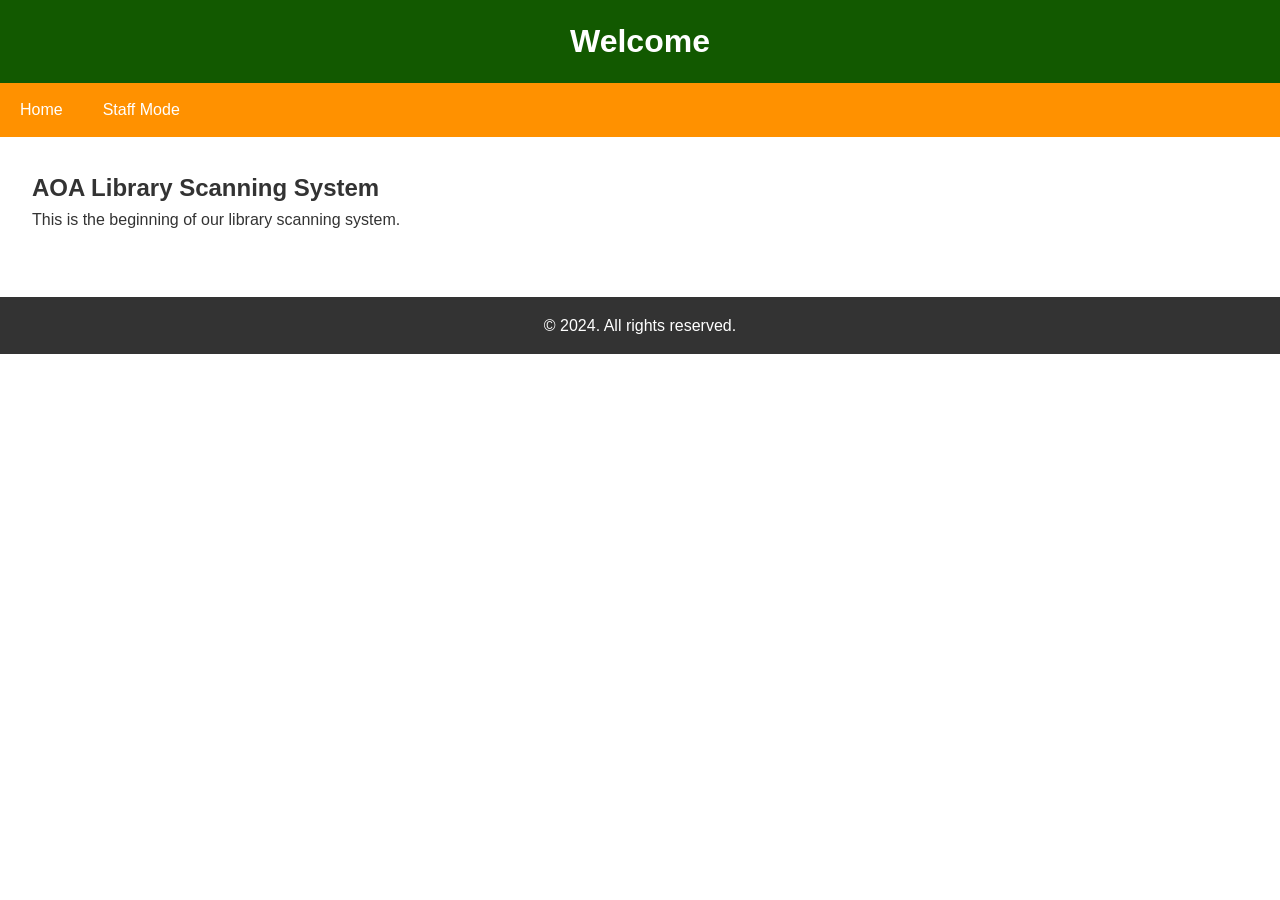
==== index.html @ 882655c2 "The beginning of the app, Just a template for now" ====
<!DOCTYPE html>
<html lang="en">
<head>
    <meta charset="UTF-8">
    <meta name="viewport" content="width=device-width, initial-scale=1.0">
    <title>Document</title>
    <strong> <link rel="stylesheet" href="styles.css"> </strong>
</head>
<body>
    <header>
        <h1>Welcome</h1>
    </header>
    <nav>
        <a href="#home">Home</a>
        <a href="#staff">Staff Mode</a>
    </nav>
    <main>
        <h2>AOA Library Scanning System</h2>
        <p>This is the beginning of our library scanning system.</p>
    </main>
    <footer>
        <p>&copy; 2024. All rights reserved.</p>
    </footer>
    <script src="index.js"></script>
</body>
</html>
---- styles.css ----
* {
            margin: 0;
            padding: 0;
            box-sizing: border-box;
        }
        body {
            font-family: Arial, sans-serif;
            line-height: 1.6;
            color: #333;
        }
        header {
            background-color: #125900;
            color: white;
            padding: 1rem;
            text-align: center;
        }
        nav {
            background-color: #ff9100;
            overflow: hidden;
        }
        nav a {
            float: left;
            display: block;
            color: white;
            text-align: center;
            padding: 14px 20px;
            text-decoration: none;
        }
        nav a:hover {
            background-color: #ddd;
            color: black;
        }
        main {
            padding: 2rem;
        }
        footer {
            background-color: #333;
            color: white;
            text-align: center;
            padding: 1rem;
            margin-top: 2rem;
        }
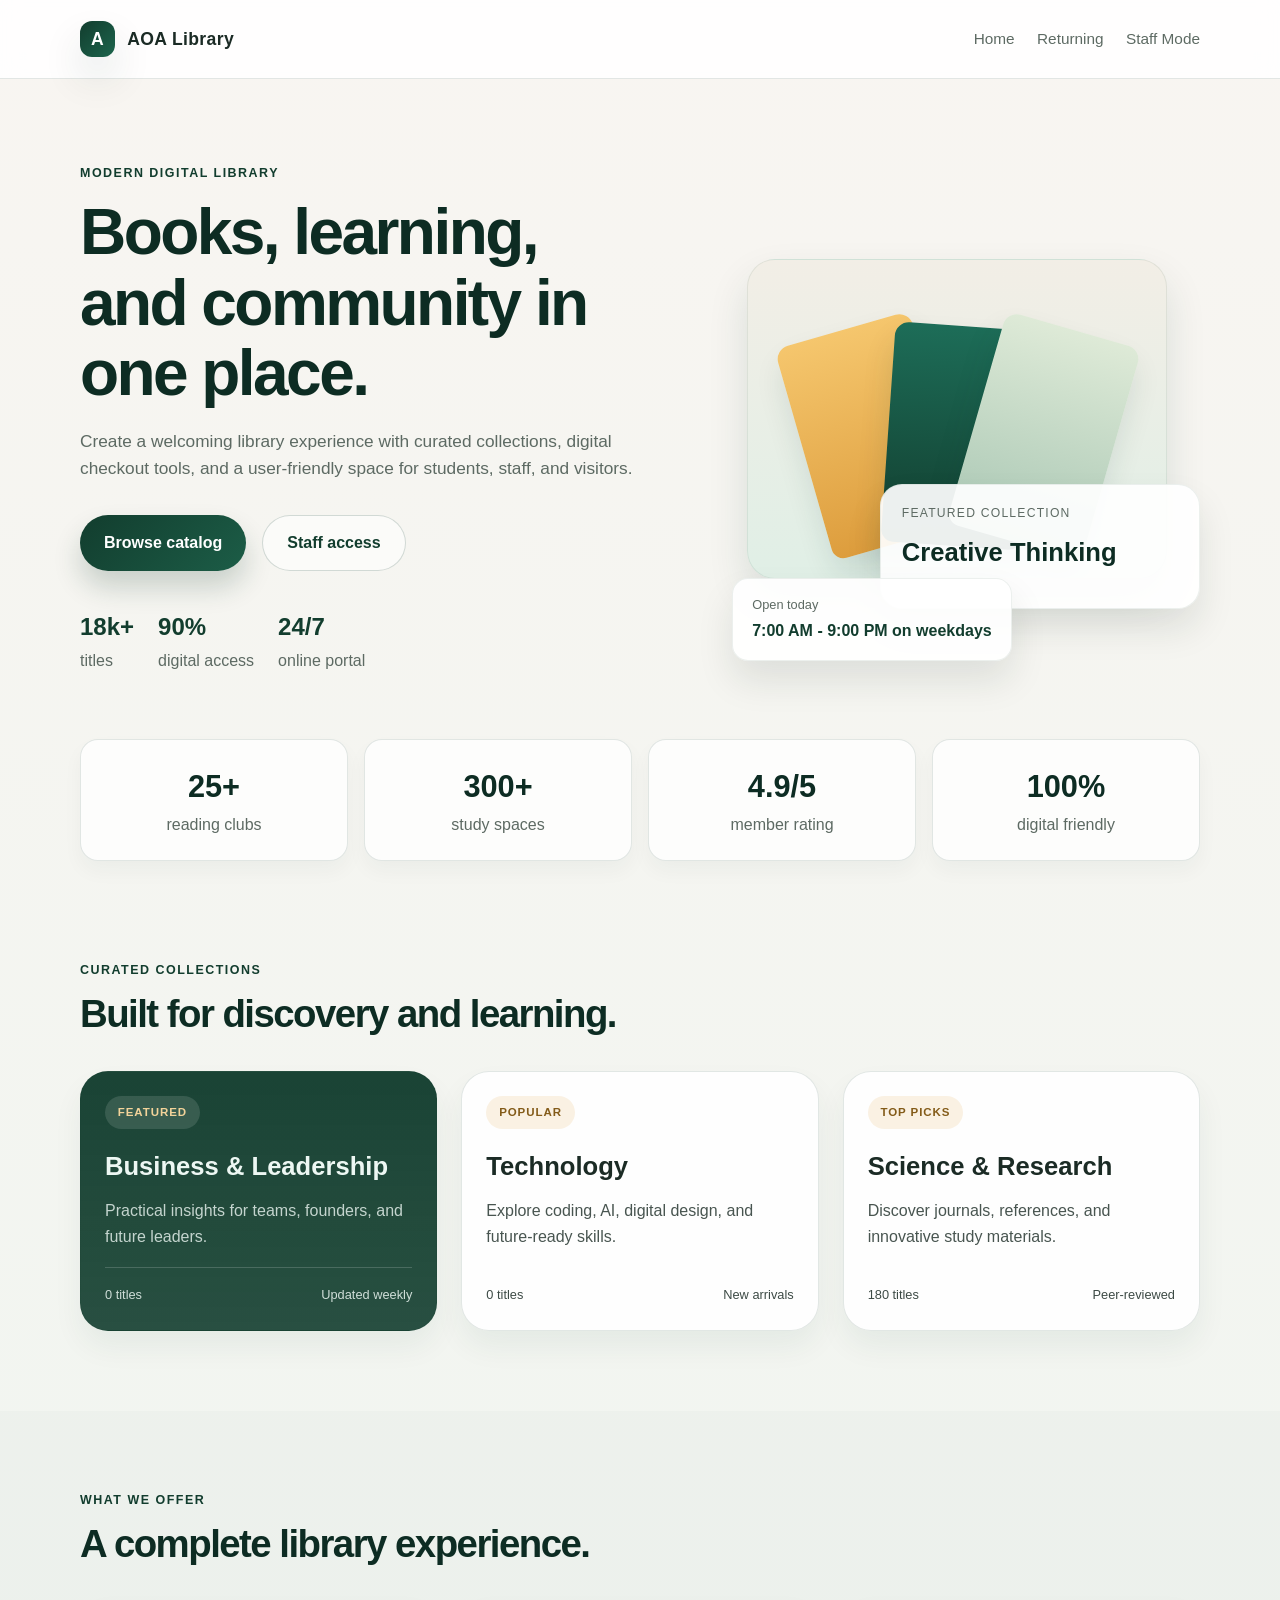
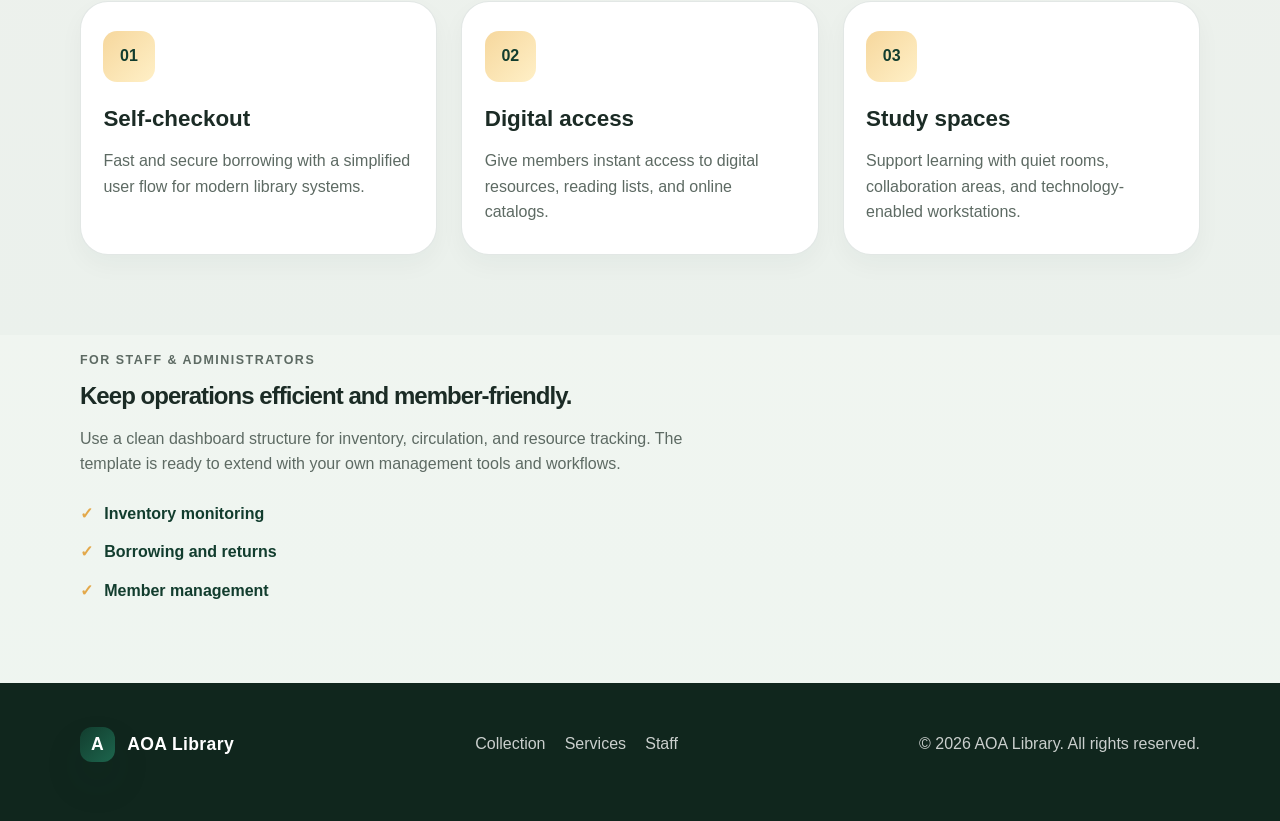
==== commit 0ef58817: "Working on js, huge changes on main website" ====
--- a/index.html
+++ b/index.html
@@ -1,27 +1,230 @@
 <!DOCTYPE html>
 <html lang="en">
-<head>
-    <meta charset="UTF-8">
-    <meta name="viewport" content="width=device-width, initial-scale=1.0">
-    <title>Document</title>
-    <strong> <link rel="stylesheet" href="styles.css"> </strong>
-</head>
-<body>
-    <header>
-        <h1>Welcome</h1>
+  <head>
+    <meta charset="UTF-8" />
+    <meta name="viewport" content="width=device-width, initial-scale=1.0" />
+    <meta
+      name="description"
+      content="AOA Library is a website used in the within the school for students and staff in book borrowing and management."
+    />
+    <title>AOA Library</title>
+    <link rel="stylesheet" href="styles.css" />
+  </head>
+  <body>
+    <header class="topbar">
+      <div class="container nav-wrap">
+        <a class="brand" href="#home" aria-label="AOA Library home">
+          <span class="brand-mark">A</span>
+          <span>AOA Library</span>
+        </a>
+
+        <button class="nav-toggle" aria-expanded="false" aria-controls="mainNav">
+          <span></span>
+          <span></span>
+          <span></span>
+        </button>
+
+        <nav class="main-nav" id="mainNav" aria-label="Main navigation">
+          <a href="#home">Home</a>
+          <a href="#returns">Returning</a>
+          <a href="#staff">Staff Mode</a>
+        </nav>
+      </div>
     </header>
-    <nav>
-        <a href="#home">Home</a>
-        <a href="#staff">Staff Mode</a>
-    </nav>
-    <main>
-        <h2>AOA Library Scanning System</h2>
-        <p>This is the beginning of our library scanning system.</p>
+
+    <main id="home">
+      <section class="hero">
+        <div class="container hero-grid">
+          <div class="hero-content">
+            <p class="eyebrow">Modern digital library</p>
+            <h1>Books, learning, and community in one place.</h1>
+            <p class="lead">
+              Create a welcoming library experience with curated collections,
+              digital checkout tools, and a user-friendly space for students,
+              staff, and visitors.
+            </p>
+
+            <div class="hero-actions">
+              <a class="primary-btn" href="#collection">Browse catalog</a>
+              <a class="secondary-btn" href="#staff">Staff access</a>
+            </div>
+
+            <ul class="hero-meta" aria-label="Library highlights">
+              <li><strong>18k+</strong><span>titles</span></li>
+              <li><strong>90%</strong><span>digital access</span></li>
+              <li><strong>24/7</strong><span>online portal</span></li>
+            </ul>
+          </div>
+
+          <div class="hero-panel" aria-label="Library overview card">
+            <div class="book-stand">
+              <div class="book book-one"></div>
+              <div class="book book-two"></div>
+              <div class="book book-three"></div>
+            </div>
+
+            <div class="info-card feature-card">
+              <p class="feature-label">Featured collection</p>
+              <h2>Creative Thinking</h2>
+              <div class="feature-progress">
+              </div>
+            </div>
+
+            <div class="info-card hours-card">
+              <p>Open today</p>
+              <strong>7:00 AM - 9:00 PM on weekdays</strong>
+            </div>
+          </div>
+        </div>
+      </section>
+
+      <section class="stats" aria-label="Library statistics">
+        <div class="container stats-grid">
+          <article class="stat-item">
+            <strong>25+</strong>
+            <span>reading clubs</span>
+          </article>
+          <article class="stat-item">
+            <strong>300+</strong>
+            <span>study spaces</span>
+          </article>
+          <article class="stat-item">
+            <strong>4.9/5</strong>
+            <span>member rating</span>
+          </article>
+          <article class="stat-item">
+            <strong>100%</strong>
+            <span>digital friendly</span>
+          </article>
+        </div>
+      </section>
+
+      <section class="section-block" id="collection">
+        <div class="container">
+          <div class="section-heading">
+            <p class="eyebrow">Curated collections</p>
+            <h2>Built for discovery and learning.</h2>
+          </div>
+
+          <div class="card-grid">
+            <article class="library-card accent-card">
+              <span class="tag">Featured</span>
+              <h3>Business & Leadership</h3>
+              <p>
+                Practical insights for teams, founders, and future leaders.
+              </p>
+              <div class="card-meta">
+                <span>0 titles</span>
+                <span>Updated weekly</span>
+              </div>
+            </article>
+
+            <article class="library-card">
+              <span class="tag">Popular</span>
+              <h3>Technology</h3>
+              <p>
+                Explore coding, AI, digital design, and future-ready skills.
+              </p>
+              <div class="card-meta">
+                <span>0 titles</span>
+                <span>New arrivals</span>
+              </div>
+            </article>
+
+            <article class="library-card">
+              <span class="tag">Top picks</span>
+              <h3>Science & Research</h3>
+              <p>
+                Discover journals, references, and innovative study materials.
+              </p>
+              <div class="card-meta">
+                <span>180 titles</span>
+                <span>Peer-reviewed</span>
+              </div>
+            </article>
+          </div>
+        </div>
+      </section>
+
+      <section class="section-block muted-section" id="services">
+        <div class="container">
+          <div class="section-heading narrow">
+            <p class="eyebrow">What we offer</p>
+            <h2>A complete library experience.</h2>
+          </div>
+
+          <div class="service-grid">
+            <article class="service-item">
+              <div class="service-icon">01</div>
+              <h3>Self-checkout</h3>
+              <p>
+                Fast and secure borrowing with a simplified user flow for modern
+                library systems.
+              </p>
+            </article>
+
+            <article class="service-item">
+              <div class="service-icon">02</div>
+              <h3>Digital access</h3>
+              <p>
+                Give members instant access to digital resources, reading lists,
+                and online catalogs.
+              </p>
+            </article>
+
+            <article class="service-item">
+              <div class="service-icon">03</div>
+              <h3>Study spaces</h3>
+              <p>
+                Support learning with quiet rooms, collaboration areas, and
+                technology-enabled workstations.
+              </p>
+            </article>
+          </div>
+        </div>
+      </section>
+
+      <section class="section-block info-panel" id="staff">
+        <div class="container panel-grid">
+          <div class="panel-copy">
+            <p class="eyebrow">For staff & administrators</p>
+            <h2>Keep operations efficient and member-friendly.</h2>
+            <p>
+              Use a clean dashboard structure for inventory, circulation, and
+              resource tracking. The template is ready to extend with your own
+              management tools and workflows.
+            </p>
+            <ul class="check-list">
+              <li>Inventory monitoring</li>
+              <li>Borrowing and returns</li>
+              <li>Member management</li>
+            </ul>
+          </div>
+
+      </section>
+
     </main>
-    <footer>
-        <p>&copy; 2024. All rights reserved.</p>
+
+    <footer class="site-footer">
+      <div class="container footer-grid">
+        <div>
+          <a class="brand footer-brand" href="#home">
+            <span class="brand-mark">A</span>
+            <span>AOA Library</span>
+          </a>
+        </div>
+
+        <div class="footer-links">
+          <a href="#collection">Collection</a>
+          <a href="#services">Services</a>
+          <a href="#staff">Staff</a>
+        </div>
+
+        <p>&copy; <span id="year"></span> AOA Library. All rights reserved.</p>
+      </div>
     </footer>
+
     <script src="index.js"></script>
-</body>
+  </body>
 </html>
 
--- a/styles.css
+++ b/styles.css
@@ -1,42 +1,705 @@
+:root {
+  --bg: #f5efe7;
+  --surface: #ffffff;
+  --surface-soft: #f0f4ef;
+  --primary: #123d2e;
+  --primary-deep: #0d2c23;
+  --accent: #e3a84a;
+  --accent-soft: #f6d79d;
+  --text: #1b2b25;
+  --muted: #5d6a63;
+  --border: rgba(18, 61, 46, 0.12);
+  --shadow: 0 20px 40px rgba(18, 61, 46, 0.12);
+  --radius-lg: 28px;
+  --radius-md: 18px;
+  --radius-sm: 12px;
+}
+
 * {
-            margin: 0;
-            padding: 0;
-            box-sizing: border-box;
-        }
-        body {
-            font-family: Arial, sans-serif;
-            line-height: 1.6;
-            color: #333;
-        }
-        header {
-            background-color: #125900;
-            color: white;
-            padding: 1rem;
-            text-align: center;
-        }
-        nav {
-            background-color: #ff9100;
-            overflow: hidden;
-        }
-        nav a {
-            float: left;
-            display: block;
-            color: white;
-            text-align: center;
-            padding: 14px 20px;
-            text-decoration: none;
-        }
-        nav a:hover {
-            background-color: #ddd;
-            color: black;
-        }
-        main {
-            padding: 2rem;
-        }
-        footer {
-            background-color: #333;
-            color: white;
-            text-align: center;
-            padding: 1rem;
-            margin-top: 2rem;
-        }+  box-sizing: border-box;
+}
+
+html {
+  scroll-behavior: smooth;
+}
+
+body {
+  margin: 0;
+  font-family: "Segoe UI", Tahoma, Geneva, Verdana, sans-serif;
+  background: linear-gradient(180deg, #f8f5f1 0%, #eef5f0 100%);
+  color: var(--text);
+  line-height: 1.6;
+}
+
+a {
+  color: inherit;
+  text-decoration: none;
+}
+
+img {
+  max-width: 100%;
+  display: block;
+}
+
+button {
+  font: inherit;
+}
+
+.container {
+  width: min(1120px, calc(100% - 2rem));
+  margin: 0 auto;
+}
+
+.topbar {
+  position: sticky;
+  top: 0;
+  z-index: 30;
+  backdrop-filter: blur(10px);
+  background: rgba(255, 255, 255, 0.88);
+  border-bottom: 1px solid var(--border);
+}
+
+.nav-wrap {
+  display: flex;
+  align-items: center;
+  justify-content: space-between;
+  gap: 1.5rem;
+  min-height: 78px;
+}
+
+.brand {
+  display: inline-flex;
+  align-items: center;
+  gap: 0.75rem;
+  font-size: 1.1rem;
+  font-weight: 700;
+  letter-spacing: 0.02em;
+}
+
+.brand-mark {
+  display: grid;
+  place-items: center;
+  width: 2.2rem;
+  height: 2.2rem;
+  border-radius: 12px;
+  background: linear-gradient(135deg, var(--primary), #1d654d);
+  color: #fff;
+  box-shadow: var(--shadow);
+}
+
+.main-nav {
+  display: flex;
+  align-items: center;
+  gap: 1.4rem;
+  font-size: 0.96rem;
+  color: var(--muted);
+}
+
+.main-nav a {
+  position: relative;
+  transition: color 0.2s ease;
+}
+
+.main-nav a::after {
+  content: "";
+  position: absolute;
+  left: 0;
+  bottom: -0.4rem;
+  width: 100%;
+  height: 2px;
+  background: var(--accent);
+  transform: scaleX(0);
+  transform-origin: left;
+  transition: transform 0.2s ease;
+}
+
+.main-nav a:hover,
+.main-nav a:focus-visible {
+  color: var(--primary);
+}
+
+.main-nav a:hover::after,
+.main-nav a:focus-visible::after {
+  transform: scaleX(1);
+}
+
+.header-cta,
+.primary-btn,
+.secondary-btn {
+  display: inline-flex;
+  align-items: center;
+  justify-content: center;
+  border-radius: 999px;
+  padding: 0.9rem 1.5rem;
+  font-weight: 700;
+  transition: transform 0.2s ease, box-shadow 0.2s ease;
+}
+
+.header-cta,
+.primary-btn {
+  background: linear-gradient(135deg, var(--primary), #1c5d47);
+  color: #fff;
+  box-shadow: 0 16px 28px rgba(18, 61, 46, 0.2);
+}
+
+.secondary-btn {
+  border: 1px solid rgba(18, 61, 46, 0.18);
+  background: rgba(255, 255, 255, 0.6);
+  color: var(--primary);
+}
+
+.header-cta:hover,
+.primary-btn:hover,
+.secondary-btn:hover {
+  transform: translateY(-2px);
+}
+
+.hero {
+  padding: 5rem 0 3rem;
+}
+
+.hero-grid {
+  display: grid;
+  grid-template-columns: 1.1fr 0.9fr;
+  align-items: center;
+  gap: 2.5rem;
+}
+
+.eyebrow {
+  margin: 0 0 0.8rem;
+  color: var(--primary);
+  font-size: 0.78rem;
+  font-weight: 800;
+  letter-spacing: 0.12em;
+  text-transform: uppercase;
+}
+
+.hero-content h1,
+.section-heading h2,
+.panel-copy h2,
+.cta-inner h2 {
+  margin: 0;
+  line-height: 1.1;
+  letter-spacing: -0.04em;
+}
+
+.hero-content h1 {
+  max-width: 560px;
+  font-size: clamp(2.8rem, 5vw, 5rem);
+  color: var(--primary-deep);
+}
+
+.lead {
+  max-width: 560px;
+  margin-top: 1.2rem;
+  font-size: 1.08rem;
+  color: var(--muted);
+}
+
+.hero-actions {
+  display: flex;
+  flex-wrap: wrap;
+  gap: 1rem;
+  margin-top: 2rem;
+}
+
+.hero-meta {
+  list-style: none;
+  display: flex;
+  flex-wrap: wrap;
+  gap: 1.5rem;
+  padding: 0;
+  margin: 2.3rem 0 0;
+}
+
+.hero-meta li {
+  display: flex;
+  flex-direction: column;
+  gap: 0.1rem;
+  color: var(--muted);
+}
+
+.hero-meta strong {
+  font-size: 1.5rem;
+  color: var(--primary);
+}
+
+.hero-panel {
+  position: relative;
+  min-height: 520px;
+  display: flex;
+  flex-direction: column;
+  justify-content: center;
+  align-items: center;
+}
+
+.book-stand {
+  position: relative;
+  width: min(100%, 420px);
+  height: 320px;
+  border-radius: 28px;
+  background: linear-gradient(180deg, #f2eee6 0%, #e0efe6 100%);
+  border: 1px solid rgba(18, 61, 46, 0.08);
+  box-shadow: var(--shadow);
+  overflow: hidden;
+}
+
+.book {
+  position: absolute;
+  bottom: 32px;
+  width: 140px;
+  height: 220px;
+  border-radius: 14px 14px 12px 12px;
+  box-shadow: 0 18px 30px rgba(18, 61, 46, 0.12);
+}
+
+.book-one {
+  left: 54px;
+  background: linear-gradient(180deg, #f5c66d 0%, #dd9d3d 100%);
+  transform: rotate(-16deg);
+}
+
+.book-two {
+  left: 140px;
+  background: linear-gradient(180deg, #1d6d58 0%, #123d2e 100%);
+  transform: rotate(4deg);
+}
+
+.book-three {
+  right: 52px;
+  background: linear-gradient(180deg, #deead7 0%, #a9c7b4 100%);
+  transform: rotate(16deg);
+}
+
+.info-card {
+  position: absolute;
+  background: rgba(255, 255, 255, 0.92);
+  border: 1px solid rgba(18, 61, 46, 0.08);
+  box-shadow: 0 20px 36px rgba(15, 44, 34, 0.1);
+}
+
+.feature-card {
+  right: 0;
+  bottom: 70px;
+  width: min(320px, 75%);
+  padding: 1.2rem 1.3rem;
+  border-radius: 22px;
+}
+
+.feature-label {
+  margin: 0;
+  color: var(--muted);
+  font-size: 0.76rem;
+  text-transform: uppercase;
+  letter-spacing: 0.1em;
+}
+
+.feature-card h2 {
+  margin: 0.5rem 0 1rem;
+  font-size: clamp(1.5rem, 2vw, 2.2rem);
+  color: var(--primary-deep);
+}
+
+.feature-progress {
+  display: flex;
+  justify-content: space-between;
+  gap: 1rem;
+  color: var(--muted);
+}
+
+.feature-progress strong {
+  color: var(--primary);
+}
+
+.hours-card {
+  left: 18px;
+  bottom: 18px;
+  padding: 1rem 1.2rem;
+  border-radius: 16px;
+}
+
+.hours-card p {
+  margin: 0 0 0.2rem;
+  color: var(--muted);
+  font-size: 0.8rem;
+}
+
+.hours-card strong {
+  color: var(--primary);
+}
+
+.stats {
+  padding: 0.75rem 0 1.25rem;
+}
+
+.stats-grid {
+  display: grid;
+  grid-template-columns: repeat(4, minmax(0, 1fr));
+  gap: 1rem;
+}
+
+.stat-item {
+  padding: 1.4rem 1rem;
+  background: rgba(255, 255, 255, 0.8);
+  border: 1px solid var(--border);
+  border-radius: var(--radius-md);
+  text-align: center;
+  box-shadow: 0 10px 20px rgba(18, 61, 46, 0.04);
+}
+
+.stat-item strong {
+  display: block;
+  font-size: clamp(1.6rem, 2.4vw, 2.3rem);
+  color: var(--primary-deep);
+}
+
+.stat-item span {
+  color: var(--muted);
+}
+
+.section-block {
+  padding: 5rem 0;
+}
+
+.section-heading {
+  margin-bottom: 2.2rem;
+}
+
+.section-heading h2 {
+  font-size: clamp(2rem, 3vw, 3rem);
+  color: var(--primary-deep);
+}
+
+.narrow {
+  max-width: 620px;
+}
+
+.card-grid {
+  display: grid;
+  grid-template-columns: repeat(3, minmax(0, 1fr));
+  gap: 1.5rem;
+}
+
+.library-card {
+  display: flex;
+  flex-direction: column;
+  min-height: 260px;
+  padding: 1.5rem;
+  background: rgba(255, 255, 255, 0.9);
+  border: 1px solid var(--border);
+  border-radius: var(--radius-lg);
+  box-shadow: 0 16px 30px rgba(18, 61, 46, 0.06);
+}
+
+.accent-card {
+  background: linear-gradient(180deg, rgba(18, 61, 46, 0.97), rgba(18, 61, 46, 0.9));
+  color: #edf7f3;
+}
+
+.tag {
+  align-self: flex-start;
+  padding: 0.45rem 0.8rem;
+  border-radius: 999px;
+  background: rgba(227, 168, 74, 0.15);
+  color: #835b19;
+  font-size: 0.72rem;
+  font-weight: 700;
+  text-transform: uppercase;
+  letter-spacing: 0.08em;
+}
+
+.accent-card .tag {
+  background: rgba(255, 255, 255, 0.12);
+  color: #f3d39a;
+}
+
+.library-card h3 {
+  margin: 1.1rem 0 0.7rem;
+  font-size: 1.6rem;
+}
+
+.library-card p {
+  margin: 0;
+  color: inherit;
+  opacity: 0.8;
+}
+
+.card-meta {
+  display: flex;
+  justify-content: space-between;
+  gap: 1rem;
+  margin-top: auto;
+  padding-top: 1.1rem;
+  border-top: 1px solid rgba(255, 255, 255, 0.15);
+  font-size: 0.8rem;
+  opacity: 0.85;
+}
+
+.accent-card .card-meta {
+  border-top-color: rgba(255, 255, 255, 0.2);
+}
+
+.muted-section {
+  background: rgba(18, 61, 46, 0.02);
+}
+
+.service-grid {
+  display: grid;
+  grid-template-columns: repeat(3, minmax(0, 1fr));
+  gap: 1.5rem;
+}
+
+.service-item {
+  padding: 1.8rem 1.4rem;
+  background: #fff;
+  border-radius: var(--radius-lg);
+  border: 1px solid var(--border);
+  box-shadow: 0 10px 24px rgba(18, 61, 46, 0.04);
+}
+
+.service-icon {
+  display: inline-grid;
+  place-items: center;
+  width: 3.2rem;
+  height: 3.2rem;
+  border-radius: 14px;
+  background: linear-gradient(135deg, var(--accent-soft), #fff0c7);
+  color: var(--primary);
+  font-weight: 800;
+}
+
+.service-item h3 {
+  margin: 1.2rem 0 0.7rem;
+  font-size: 1.4rem;
+}
+
+.service-item p {
+  margin: 0;
+  color: var(--muted);
+}
+
+.info-panel {
+  padding-top: 1rem;
+}
+
+.panel-grid {
+  display: grid;
+  grid-template-columns: 1.1fr 0.9fr;
+  gap: 1.5rem;
+  align-items: center;
+}
+
+.panel-copy p {
+  color: var(--muted);
+}
+
+.check-list {
+  list-style: none;
+  margin: 1.5rem 0 0;
+  padding: 0;
+  display: grid;
+  gap: 0.8rem;
+  color: var(--primary);
+  font-weight: 600;
+}
+
+.check-list li::before {
+  content: "✓";
+  display: inline-block;
+  margin-right: 0.7rem;
+  color: var(--accent);
+}
+
+.calendar-card {
+  padding: 1.5rem;
+  border-radius: var(--radius-lg);
+  background: var(--primary-deep);
+  color: #edf7f3;
+  box-shadow: var(--shadow);
+}
+
+.calendar-header {
+  display: flex;
+  justify-content: space-between;
+  align-items: center;
+  margin-bottom: 1rem;
+  font-size: 0.9rem;
+  color: rgba(237, 247, 243, 0.8);
+}
+
+.calendar-card ul {
+  list-style: none;
+  margin: 0;
+  padding: 0;
+  display: grid;
+  gap: 1rem;
+}
+
+.calendar-card li {
+  display: flex;
+  align-items: center;
+  gap: 1rem;
+  padding-top: 0.8rem;
+  border-top: 1px solid rgba(237, 247, 243, 0.12);
+}
+
+.date-pill {
+  display: grid;
+  place-items: center;
+  width: 2.9rem;
+  height: 2.9rem;
+  border-radius: 12px;
+  background: rgba(255, 255, 255, 0.08);
+  color: var(--accent-soft);
+  font-weight: 800;
+}
+
+.calendar-card h4 {
+  margin: 0 0 0.2rem;
+  font-size: 1.1rem;
+}
+
+.calendar-card p {
+  margin: 0;
+  color: rgba(237, 247, 243, 0.7);
+}
+
+.cta-block {
+  padding: 1rem 0 5rem;
+}
+
+.cta-inner {
+  display: flex;
+  justify-content: space-between;
+  align-items: center;
+  gap: 1.5rem;
+  padding: 2rem 2.2rem;
+  border-radius: var(--radius-lg);
+  background: linear-gradient(135deg, var(--primary), #204f43);
+  color: #fff;
+  box-shadow: 0 24px 38px rgba(18, 61, 46, 0.18);
+}
+
+.cta-inner .eyebrow {
+  color: var(--accent-soft);
+}
+
+.site-footer {
+  padding: 2rem 0 3rem;
+  background: #10261d;
+  color: rgba(255, 255, 255, 0.78);
+}
+
+.footer-grid {
+  display: flex;
+  align-items: center;
+  justify-content: space-between;
+  gap: 1.5rem;
+}
+
+.footer-brand {
+  color: #fff;
+}
+
+.footer-links {
+  display: flex;
+  align-items: center;
+  gap: 1.2rem;
+}
+
+.nav-toggle {
+  display: none;
+  flex-direction: column;
+  justify-content: center;
+  gap: 0.3rem;
+  width: 2.75rem;
+  height: 2.75rem;
+  border: 1px solid var(--border);
+  border-radius: 12px;
+  background: rgba(255, 255, 255, 0.8);
+}
+
+.nav-toggle span {
+  display: block;
+  width: 1.3rem;
+  height: 2px;
+  margin: 0 auto;
+  background: var(--primary);
+  border-radius: 999px;
+}
+
+@media (max-width: 820px) {
+  .hero-grid,
+  .panel-grid,
+  .card-grid,
+  .service-grid,
+  .stats-grid {
+    grid-template-columns: 1fr;
+  }
+
+  .hero {
+    padding-top: 4rem;
+  }
+
+  .header-cta {
+    display: none;
+  }
+
+  .nav-toggle {
+    display: flex;
+    order: 3;
+  }
+
+  .nav-wrap {
+    position: relative;
+    flex-wrap: wrap;
+    padding: 0.8rem 0;
+  }
+
+  .main-nav {
+    display: none;
+    width: 100%;
+    flex-direction: column;
+    align-items: flex-start;
+    padding: 1rem;
+    background: rgba(255, 255, 255, 0.98);
+    border: 1px solid var(--border);
+    border-radius: 18px;
+    box-shadow: var(--shadow);
+  }
+
+  .main-nav.is-open {
+    display: flex;
+  }
+
+  .cta-inner,
+  .footer-grid {
+    flex-direction: column;
+    align-items: flex-start;
+  }
+}
+
+@media (max-width: 520px) {
+  .hero-content h1 {
+    font-size: 2.5rem;
+  }
+
+  .hero-panel {
+    min-height: 420px;
+  }
+
+  .book-stand {
+    height: 260px;
+  }
+
+  .book {
+    width: 110px;
+    height: 190px;
+  }
+
+  .feature-card {
+    right: 8px;
+    bottom: 42px;
+    width: 72%;
+  }
+}
